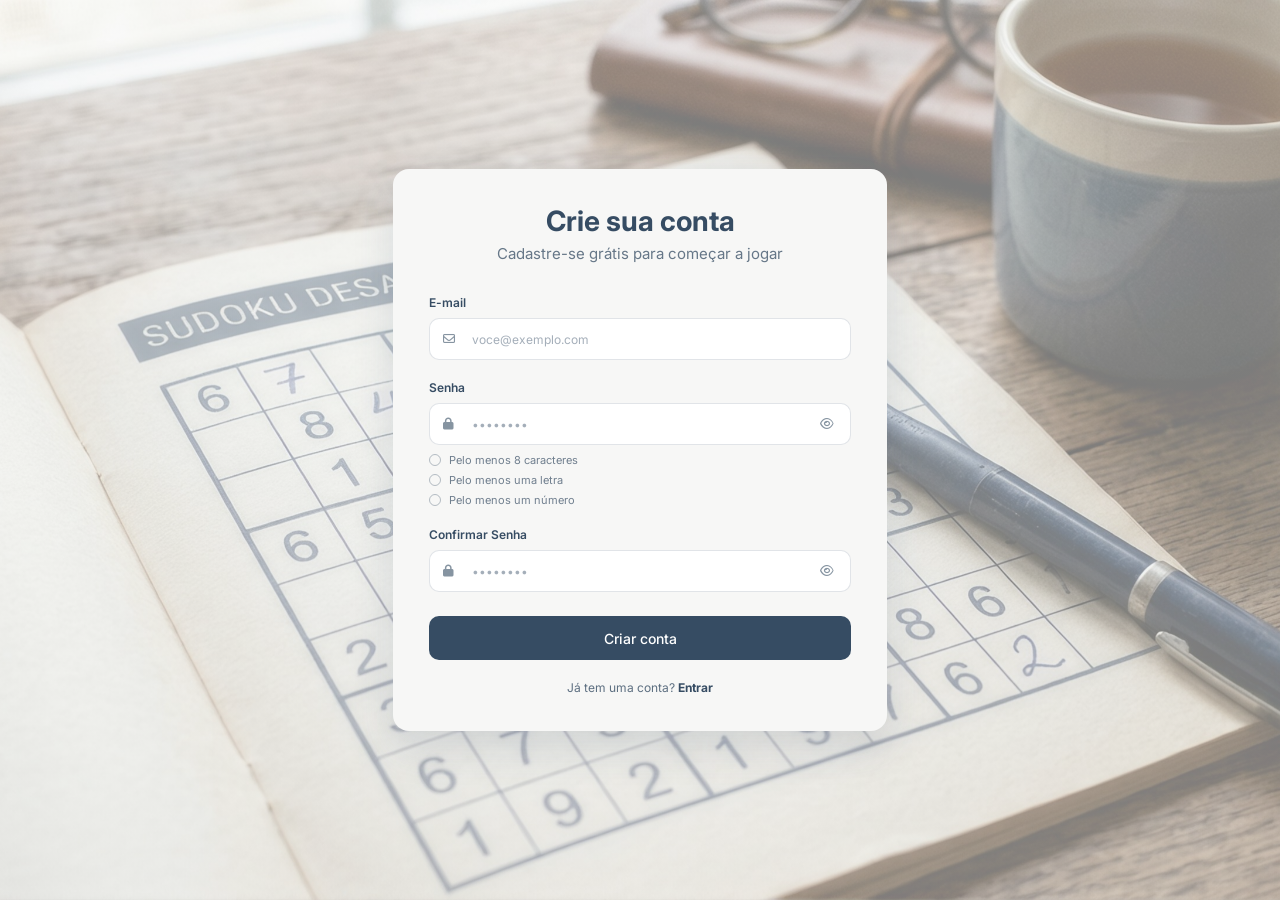
==== src/pages/cadastro.html @ f779d1f0 "feat: Criação e estilização da pagina Cadastro" ====
<!DOCTYPE html>
<html lang="pt-BR">
<head>
    <meta charset="UTF-8">
    <meta name="viewport" content="width=device-width, initial-scale=1.0">
    <link rel="icon" type="image/png" href="../../assets/branding/Frame.png" />
    <title>Criar conta | Sudoku Master</title>
    <link rel="stylesheet" href="https://cdnjs.cloudflare.com/ajax/libs/font-awesome/6.5.2/css/all.min.css">
    <link rel="stylesheet" href="../css/pages/cadastro.css">
</head>
<body class="pagina-auth">
    <main class="auth">
        <div class="auth-card">
            <header class="auth-header">
                <h1>Crie sua conta</h1>
                <p>Cadastre-se grátis para começar a jogar</p>
            </header>
            <form class="auth-form" id="form-cadastro" novalidate>
                <div class="campo">
                    <label for="email">E-mail</label>
                    <div class="campo-input">
                        <i class="fa-regular fa-envelope campo-icone"></i>
                        <input type="email" id="email" name="email" placeholder="voce@exemplo.com" autocomplete="email" required>
                    </div>
                </div>
                <div class="campo">
                    <label for="senha">Senha</label>
                    <div class="campo-input">
                        <i class="fa-solid fa-lock campo-icone"></i>
                        <input type="password" id="senha" name="senha" placeholder="••••••••" autocomplete="new-password" required>
                        <button type="button" class="campo-olho" aria-label="Mostrar senha">
                            <i class="fa-regular fa-eye"></i>
                        </button>
                    </div>
                    <ul class="requisitos">
                        <li data-req="tamanho"><span class="requisito-marca"></span>Pelo menos 8 caracteres</li>
                        <li data-req="letra"><span class="requisito-marca"></span>Pelo menos uma letra</li>
                        <li data-req="numero"><span class="requisito-marca"></span>Pelo menos um número</li>
                    </ul>
                </div>
                <div class="campo">
                    <label for="confirmar-senha">Confirmar Senha</label>
                    <div class="campo-input">
                        <i class="fa-solid fa-lock campo-icone"></i>
                        <input type="password" id="confirmar-senha" name="confirmar-senha" placeholder="••••••••" autocomplete="new-password" required>
                        <button type="button" class="campo-olho" aria-label="Mostrar senha">
                            <i class="fa-regular fa-eye"></i>
                        </button>
                    </div>
                </div>
                <button type="submit" class="btn-submit">Criar conta</button>
            </form>
            <p class="auth-rodape">Já tem uma conta? <a href="./login.html">Entrar</a></p>
        </div>
    </main>
</body>
</html>
---- src/css/pages/cadastro.css ----
@import url("https://fonts.googleapis.com/css2?family=Inter:wght@400;500;600;700&display=swap");

:root {
    --font-secondary: "Inter", sans-serif;
    --azul: #364C63;
    --fundo: #F7F7F6;
}

*, *::before, *::after { box-sizing: border-box; margin: 0; padding: 0; }

body {
    font-family: var(--font-secondary);
}

.pagina-auth {
    min-height: 100vh;
    min-height: 100dvh;
    background: linear-gradient(rgba(247, 247, 246, 0.5), rgba(247, 247, 246, 0.5)),
    url("../../../assets/img/img5.webp") center / cover no-repeat;
}

.auth {
    display: flex;
    align-items: center;
    justify-content: center;
    min-height: 100vh;
    min-height: 100dvh;
    padding: 24px;
}

/* Card */

.auth-card {
    width: 100%;
    max-width: 494px;
    padding: 36px;
    background: var(--fundo);
    border-radius: 16px;
    box-shadow: 0 16px 40px rgba(54, 76, 99, 0.15);
}

.auth-header {
    text-align: center;
    margin-bottom: 32px;
}

.auth-header h1 {
    font-size: 28px;
    font-weight: 700;
    line-height: 1.2;
    color: var(--azul);
}

.auth-header p {
    margin-top: 6px;
    font-size: 15px;
    color: rgba(54, 76, 99, 0.75);
}

/* Form */

.auth-form {
    display: flex;
    flex-direction: column;
    gap: 20px;
}

.campo {
    display: flex;
    flex-direction: column;
    gap: 8px;
}

.campo label {
    font-size: 12px;
    font-weight: 600;
    color: var(--azul);
}

.campo-input {
    position: relative;
    display: flex;
    align-items: center;
}

.campo-input input {
    width: 100%;
    height: 42px;
    padding: 0 44px 0 42px;            /* espaço pros ícones dos dois lados */
    background: #fff;
    border: 1px solid rgba(54, 76, 99, 0.15);
    border-radius: 10px;
    font-family: var(--font-secondary);
    font-size: 12px;
    color: var(--azul);
    transition: border-color 0.2s ease, box-shadow 0.2s ease;
}

.campo-input input::placeholder {
    color: rgba(54, 76, 99, 0.45);
}

.campo-input input:focus {
    outline: none;
    border-color: var(--azul);
    box-shadow: 0 0 0 3px rgba(54, 76, 99, 0.15);
}

.campo-icone {
    position: absolute;
    left: 14px;
    font-size: 12px;
    color: rgba(54, 76, 99, 0.6);
    pointer-events: none;              /* o clique passa pro input */
}

.campo-olho {
    position: absolute;
    right: 8px;
    display: flex;
    align-items: center;
    justify-content: center;
    width: 32px;
    height: 32px;
    background: none;
    border: none;
    border-radius: 6px;
    font-size: 12px;
    color: rgba(54, 76, 99, 0.6);
    cursor: pointer;
}

.campo-olho:hover { color: var(--azul); }

/* Requisitos da senha */

.requisitos {
    display: flex;
    flex-direction: column;
    gap: 6px;
    list-style: none;
}

.requisitos li {
    display: flex;
    align-items: center;
    gap: 8px;
    font-size: 11px;
    color: rgba(54, 76, 99, 0.7);
}

.requisito-marca {
    flex-shrink: 0;
    width: 12px;
    height: 12px;
    border: 1px solid rgba(54, 76, 99, 0.35);
    border-radius: 50%;
}

/* o JavaScript vai adicionar esta classe quando o requisito for cumprido */
.requisitos li.ok { color: #2e7d4f; }
.requisitos li.ok .requisito-marca {
    background: #2e7d4f;
    border-color: #2e7d4f;
}

/* Botão e rodapé */

.btn-submit {
    height: 44px;
    margin-top: 4px;
    background: var(--azul);
    border: none;
    border-radius: 10px;
    font-family: var(--font-secondary);
    font-size: 14px;
    font-weight: 500;
    color: #fff;
    cursor: pointer;
    transition: background 0.2s ease;
}

.btn-submit:hover { background: #2d4356; }

.btn-submit:focus-visible,
.campo-olho:focus-visible,
.auth-rodape a:focus-visible {
    outline: 2px solid var(--azul);
    outline-offset: 2px;
}

.auth-rodape {
    margin-top: 20px;
    text-align: center;
    font-size: 12px;
    color: rgba(54, 76, 99, 0.8);
}

.auth-rodape a {
    font-weight: 700;
    color: var(--azul);
    text-decoration: none;
}

.auth-rodape a:hover { text-decoration: underline; }
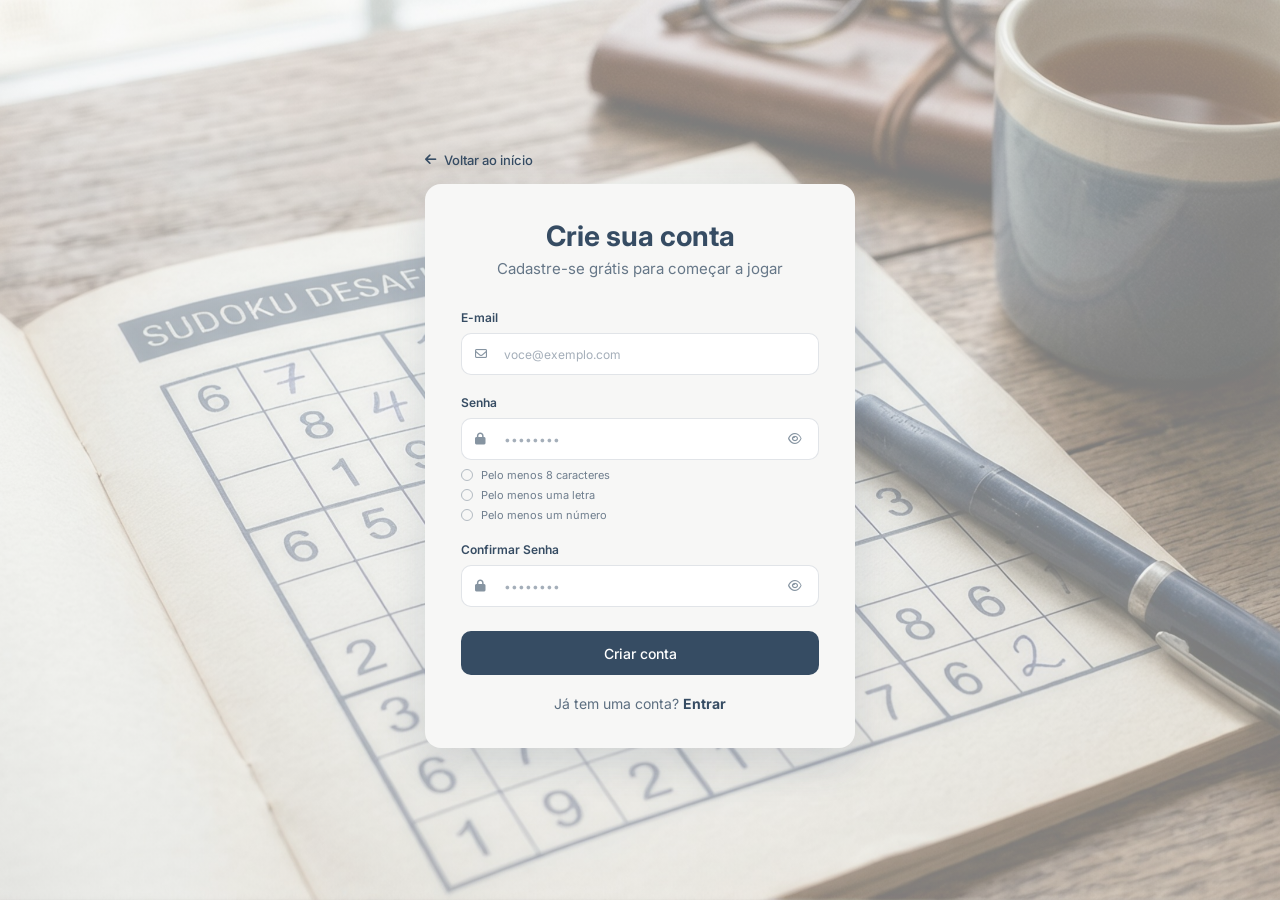
==== commit 4f896321: "Feat: Craiação do login com seus estilos" ====
--- a/src/pages/cadastro.html
+++ b/src/pages/cadastro.html
@@ -10,47 +10,52 @@
 </head>
 <body class="pagina-auth">
     <main class="auth">
-        <div class="auth-card">
-            <header class="auth-header">
-                <h1>Crie sua conta</h1>
-                <p>Cadastre-se grátis para começar a jogar</p>
-            </header>
-            <form class="auth-form" id="form-cadastro" novalidate>
-                <div class="campo">
-                    <label for="email">E-mail</label>
-                    <div class="campo-input">
-                        <i class="fa-regular fa-envelope campo-icone"></i>
-                        <input type="email" id="email" name="email" placeholder="voce@exemplo.com" autocomplete="email" required>
+        <div class="auth-conteudo">
+            <a class="auth-voltar" href="../../index.html">
+                <i class="fa-solid fa-arrow-left"></i> Voltar ao início
+            </a>
+            <div class="auth-card">
+                <header class="auth-header">
+                    <h1>Crie sua conta</h1>
+                    <p>Cadastre-se grátis para começar a jogar</p>
+                </header>
+                <form class="auth-form" id="form-cadastro" novalidate>
+                    <div class="campo">
+                        <label for="email">E-mail</label>
+                        <div class="campo-input">
+                            <i class="fa-regular fa-envelope campo-icone"></i>
+                            <input type="email" id="email" name="email" placeholder="voce@exemplo.com" autocomplete="email" required>
+                        </div>
                     </div>
-                </div>
-                <div class="campo">
-                    <label for="senha">Senha</label>
-                    <div class="campo-input">
-                        <i class="fa-solid fa-lock campo-icone"></i>
-                        <input type="password" id="senha" name="senha" placeholder="••••••••" autocomplete="new-password" required>
-                        <button type="button" class="campo-olho" aria-label="Mostrar senha">
-                            <i class="fa-regular fa-eye"></i>
-                        </button>
+                    <div class="campo">
+                        <label for="senha">Senha</label>
+                        <div class="campo-input">
+                            <i class="fa-solid fa-lock campo-icone"></i>
+                            <input type="password" id="senha" name="senha" placeholder="••••••••" autocomplete="new-password" required>
+                            <button type="button" class="campo-olho" aria-label="Mostrar senha">
+                                <i class="fa-regular fa-eye"></i>
+                            </button>
+                        </div>
+                        <ul class="requisitos">
+                            <li data-req="tamanho"><span class="requisito-marca"></span>Pelo menos 8 caracteres</li>
+                            <li data-req="letra"><span class="requisito-marca"></span>Pelo menos uma letra</li>
+                            <li data-req="numero"><span class="requisito-marca"></span>Pelo menos um número</li>
+                        </ul>
                     </div>
-                    <ul class="requisitos">
-                        <li data-req="tamanho"><span class="requisito-marca"></span>Pelo menos 8 caracteres</li>
-                        <li data-req="letra"><span class="requisito-marca"></span>Pelo menos uma letra</li>
-                        <li data-req="numero"><span class="requisito-marca"></span>Pelo menos um número</li>
-                    </ul>
-                </div>
-                <div class="campo">
-                    <label for="confirmar-senha">Confirmar Senha</label>
-                    <div class="campo-input">
-                        <i class="fa-solid fa-lock campo-icone"></i>
-                        <input type="password" id="confirmar-senha" name="confirmar-senha" placeholder="••••••••" autocomplete="new-password" required>
-                        <button type="button" class="campo-olho" aria-label="Mostrar senha">
-                            <i class="fa-regular fa-eye"></i>
-                        </button>
+                    <div class="campo">
+                        <label for="confirmar-senha">Confirmar Senha</label>
+                        <div class="campo-input">
+                            <i class="fa-solid fa-lock campo-icone"></i>
+                            <input type="password" id="confirmar-senha" name="confirmar-senha" placeholder="••••••••" autocomplete="new-password" required>
+                            <button type="button" class="campo-olho" aria-label="Mostrar senha">
+                                <i class="fa-regular fa-eye"></i>
+                            </button>
+                        </div>
                     </div>
-                </div>
-                <button type="submit" class="btn-submit">Criar conta</button>
-            </form>
-            <p class="auth-rodape">Já tem uma conta? <a href="./login.html">Entrar</a></p>
+                    <button type="submit" class="btn-submit">Criar conta</button>
+                </form>
+                <p class="auth-rodape">Já tem uma conta? <a href="./login.html">Entrar</a></p>
+            </div>
         </div>
     </main>
 </body>
--- a/src/css/pages/cadastro.css
+++ b/src/css/pages/cadastro.css
@@ -28,7 +28,31 @@
     padding: 24px;
 }
 
-/* Card */
+.auth-conteudo {
+    display: flex;
+    flex-direction: column;
+    align-items: flex-start;
+    gap: 16px;
+    width: 100%;
+    max-width: 430px;
+}
+
+.auth-voltar {
+    display: inline-flex;
+    align-items: center;
+    gap: 8px;
+    font-size: 13px;
+    font-weight: 500;
+    color: var(--azul);
+    text-decoration: none;
+}
+
+.auth-voltar:hover { text-decoration: underline; }
+
+.auth-voltar:focus-visible {
+    outline: 2px solid var(--azul);
+    outline-offset: 2px;
+}
 
 .auth-card {
     width: 100%;
@@ -192,7 +216,7 @@
 .auth-rodape {
     margin-top: 20px;
     text-align: center;
-    font-size: 12px;
+    font-size: 14px;
     color: rgba(54, 76, 99, 0.8);
 }
 
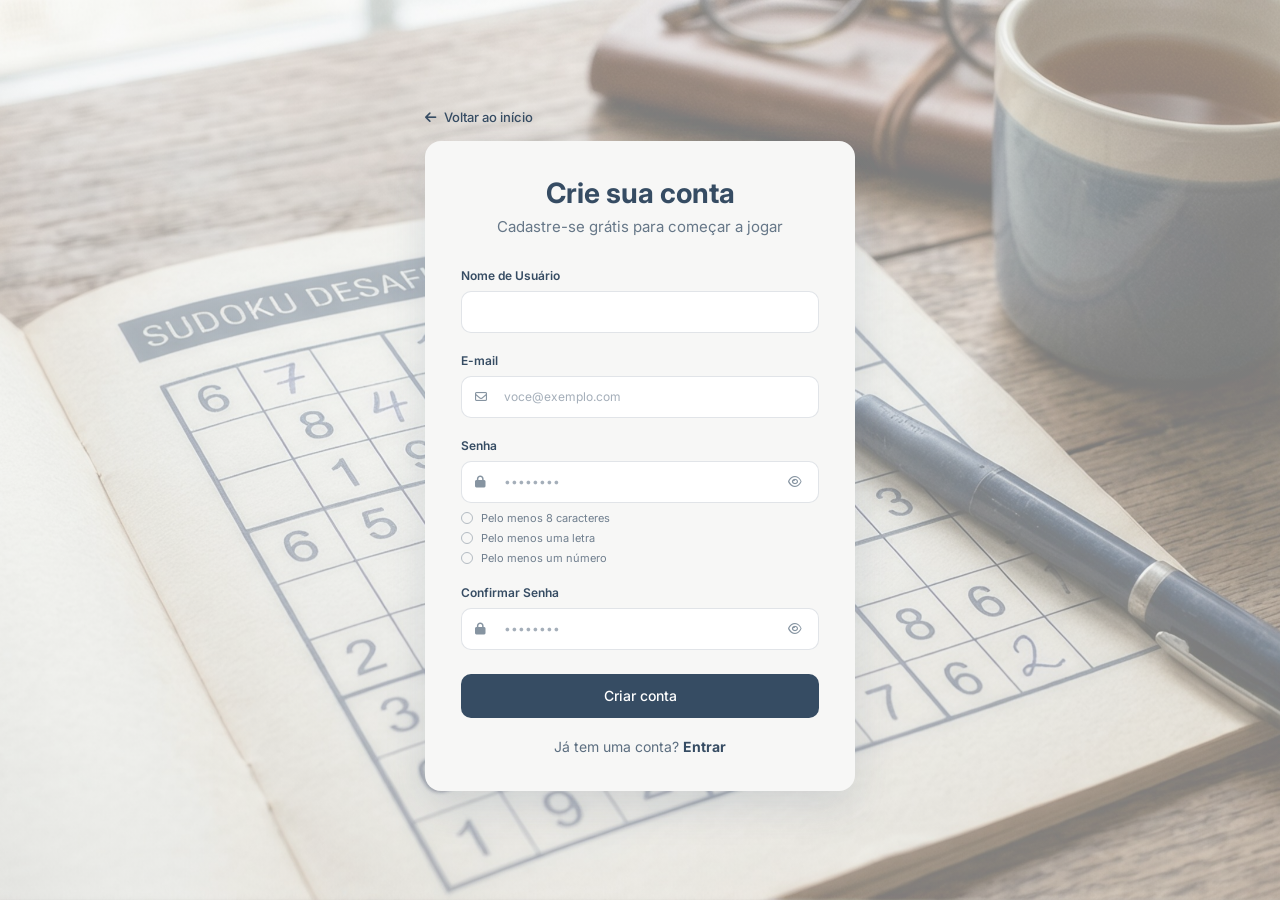
==== commit 9764b5b1: "feat: Teste de validação basica do cadastro e login" ====
--- a/src/pages/cadastro.html
+++ b/src/pages/cadastro.html
@@ -7,6 +7,7 @@
     <title>Criar conta | Sudoku Master</title>
     <link rel="stylesheet" href="https://cdnjs.cloudflare.com/ajax/libs/font-awesome/6.5.2/css/all.min.css">
     <link rel="stylesheet" href="../css/pages/cadastro.css">
+    <script src="../js/cadastro.js" defer></script>
 </head>
 <body class="pagina-auth">
     <main class="auth">
@@ -21,21 +22,30 @@
                 </header>
                 <form class="auth-form" id="form-cadastro" novalidate>
                     <div class="campo">
+                        <label for="nome">Nome de Usuário</label>
+                        <div class="campo-input">
+                            <input type="text" id="ipt_nome" name="nome" autocomplete="nome" required>
+                        </div>
+                        <span class="erro" id="erro-email"></span>
+                    </div>
+                    <div class="campo">
                         <label for="email">E-mail</label>
                         <div class="campo-input">
                             <i class="fa-regular fa-envelope campo-icone"></i>
-                            <input type="email" id="email" name="email" placeholder="voce@exemplo.com" autocomplete="email" required>
+                            <input type="email" id="ipt_email" name="email" placeholder="voce@exemplo.com" autocomplete="email" required>
                         </div>
+                        <span class="erro" id="erro-email"></span>
                     </div>
                     <div class="campo">
                         <label for="senha">Senha</label>
                         <div class="campo-input">
                             <i class="fa-solid fa-lock campo-icone"></i>
-                            <input type="password" id="senha" name="senha" placeholder="••••••••" autocomplete="new-password" required>
+                            <input type="password" id="ipt_senha" name="senha" placeholder="••••••••" autocomplete="new-password" required>
                             <button type="button" class="campo-olho" aria-label="Mostrar senha">
                                 <i class="fa-regular fa-eye"></i>
                             </button>
                         </div>
+                        <span class="erro" id="erro-senha"></span>
                         <ul class="requisitos">
                             <li data-req="tamanho"><span class="requisito-marca"></span>Pelo menos 8 caracteres</li>
                             <li data-req="letra"><span class="requisito-marca"></span>Pelo menos uma letra</li>
@@ -46,17 +56,81 @@
                         <label for="confirmar-senha">Confirmar Senha</label>
                         <div class="campo-input">
                             <i class="fa-solid fa-lock campo-icone"></i>
-                            <input type="password" id="confirmar-senha" name="confirmar-senha" placeholder="••••••••" autocomplete="new-password" required>
+                            <input type="password" id="ipt_confirmar" name="confirmar-senha" placeholder="••••••••" autocomplete="new-password" required>
                             <button type="button" class="campo-olho" aria-label="Mostrar senha">
                                 <i class="fa-regular fa-eye"></i>
                             </button>
                         </div>
+                        <span class="erro" id="erro-confirmar"></span>
                     </div>
-                    <button type="submit" class="btn-submit">Criar conta</button>
+                    <button type="submit" class="btn-submit" onclick="Cadastrar()">Criar conta</button>
                 </form>
-                <p class="auth-rodape">Já tem uma conta? <a href="./login.html">Entrar</a></p>
+                <p class="auth-rodape">Já tem uma conta? <a href="login.html">Entrar</a></p>
             </div>
         </div>
     </main>
 </body>
-</html>+</html>
+<script>
+    let usuarios = [];
+    let emails = [];
+    let senhas = [];
+
+    if (localStorage.getItem("usuarios") != null) {
+        usuarios = JSON.parse(localStorage.getItem("usuarios"));
+        emails = JSON.parse(localStorage.getItem("emails"));
+        senhas = JSON.parse(localStorage.getItem("senhas"));
+    }
+
+    function Cadastrar(){
+        let nome = ipt_nome.value.trim();
+        let email = ipt_email.value.trim();
+        let senha = ipt_senha.value;
+        let confirmar = ipt_confirmar.value;
+
+        let nomeRepetido = false;
+        let emailRepetido = false;
+
+        if(nome == ""){
+            alert("Digite o nome de usuário");
+        }else if(nome.length < 3){
+            alert("O usuário deve ter pelo menos 3 caracteres");
+        }else if(email == ""){
+            alert("Digite o e-mail");
+        }else if(email.indexOf("@") == -1 || email.indexOf(".") == -1) {
+            alert("E-mail inválido");
+        }else if(senha.length < 8){
+            alert("A senha deve ter pleo menos 8 caracteres");
+        }else if(confirmar != senha){
+            alert("As senhas não são iguais");
+        }else{
+            for(let cont = 0; cont < usuarios.length; cont++){
+                if(usuarios[cont].toLowerCase() == nome.toLowerCase()){
+                    nomeRepetido = true;
+                }
+                if(emails[cont].toLowerCase() == email.toLowerCase()){
+                    emailRepetido = true;
+                }
+            }
+
+            if(nomeRepetido == true){
+                alert("Esse usuário já está cadastrado");
+            }else if(emailRepetido == true){
+                alert("Esse e-mail já está cadastrado")
+            }else{
+                usuarios.push(nome);
+                emails.push(email);
+                senhas.push(senha);
+
+                localStorage.setItem("usuarios", JSON.stringify(usuarios));
+                localStorage.setItem("emails", JSON.stringify(emails));
+                localStorage.setItem("senhas", JSON.stringify(senhas));
+
+                alert("Usuario Cadastrado");
+                setTimeout(() => {
+                    window.location.href = "login.html"
+                }, 2000);
+            }
+        }
+    }
+</script>
--- a/src/css/pages/cadastro.css
+++ b/src/css/pages/cadastro.css
@@ -110,7 +110,7 @@
 .campo-input input {
     width: 100%;
     height: 42px;
-    padding: 0 44px 0 42px;            /* espaço pros ícones dos dois lados */
+    padding: 0 44px 0 42px;
     background: #fff;
     border: 1px solid rgba(54, 76, 99, 0.15);
     border-radius: 10px;
@@ -130,12 +130,23 @@
     box-shadow: 0 0 0 3px rgba(54, 76, 99, 0.15);
 }
 
+.erro {
+    font-size: 12px;
+    color: #c0392b;
+}
+
+.erro:empty { display: none; }
+
+.campo-input input.invalido {
+    border-color: #c0392b;
+}
+
 .campo-icone {
     position: absolute;
     left: 14px;
     font-size: 12px;
     color: rgba(54, 76, 99, 0.6);
-    pointer-events: none;              /* o clique passa pro input */
+    pointer-events: none;
 }
 
 .campo-olho {
@@ -156,8 +167,6 @@
 
 .campo-olho:hover { color: var(--azul); }
 
-/* Requisitos da senha */
-
 .requisitos {
     display: flex;
     flex-direction: column;
@@ -181,14 +190,12 @@
     border-radius: 50%;
 }
 
-/* o JavaScript vai adicionar esta classe quando o requisito for cumprido */
 .requisitos li.ok { color: #2e7d4f; }
 .requisitos li.ok .requisito-marca {
     background: #2e7d4f;
     border-color: #2e7d4f;
 }
 
-/* Botão e rodapé */
 
 .btn-submit {
     height: 44px;
